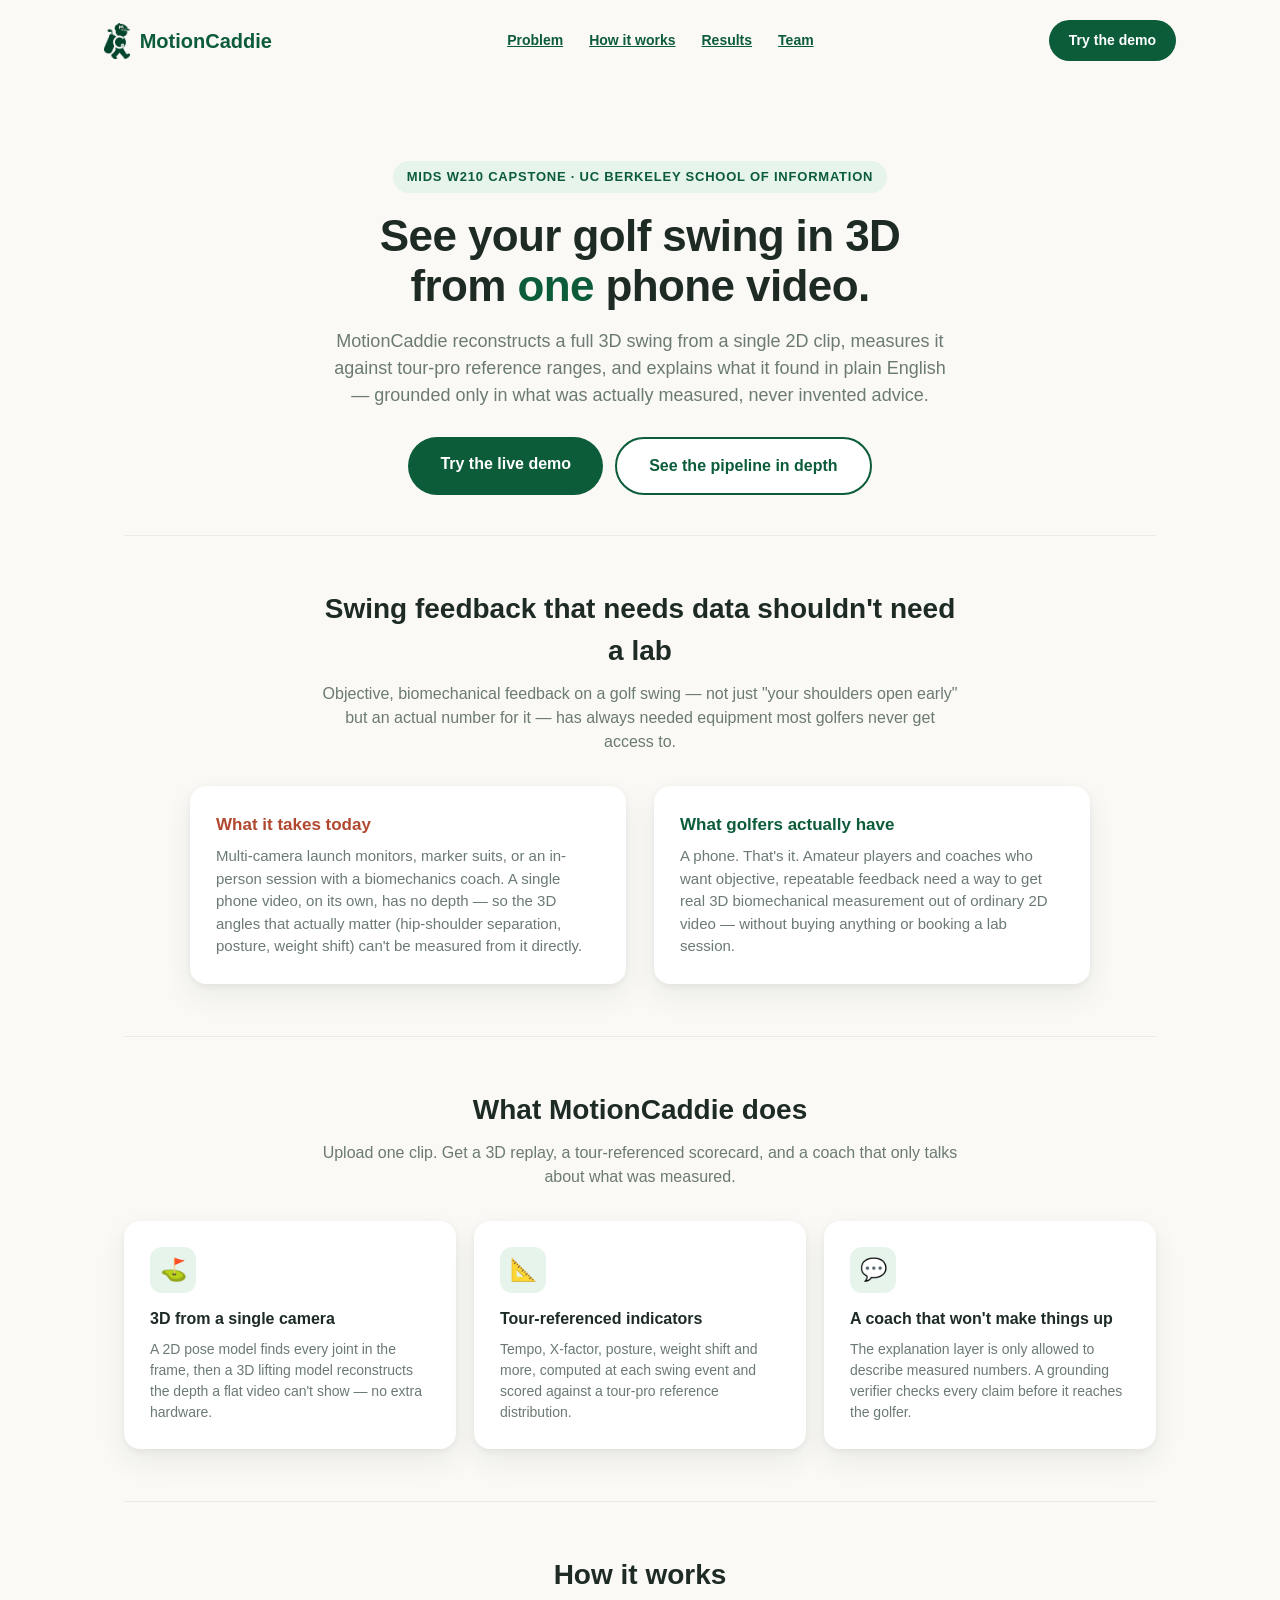
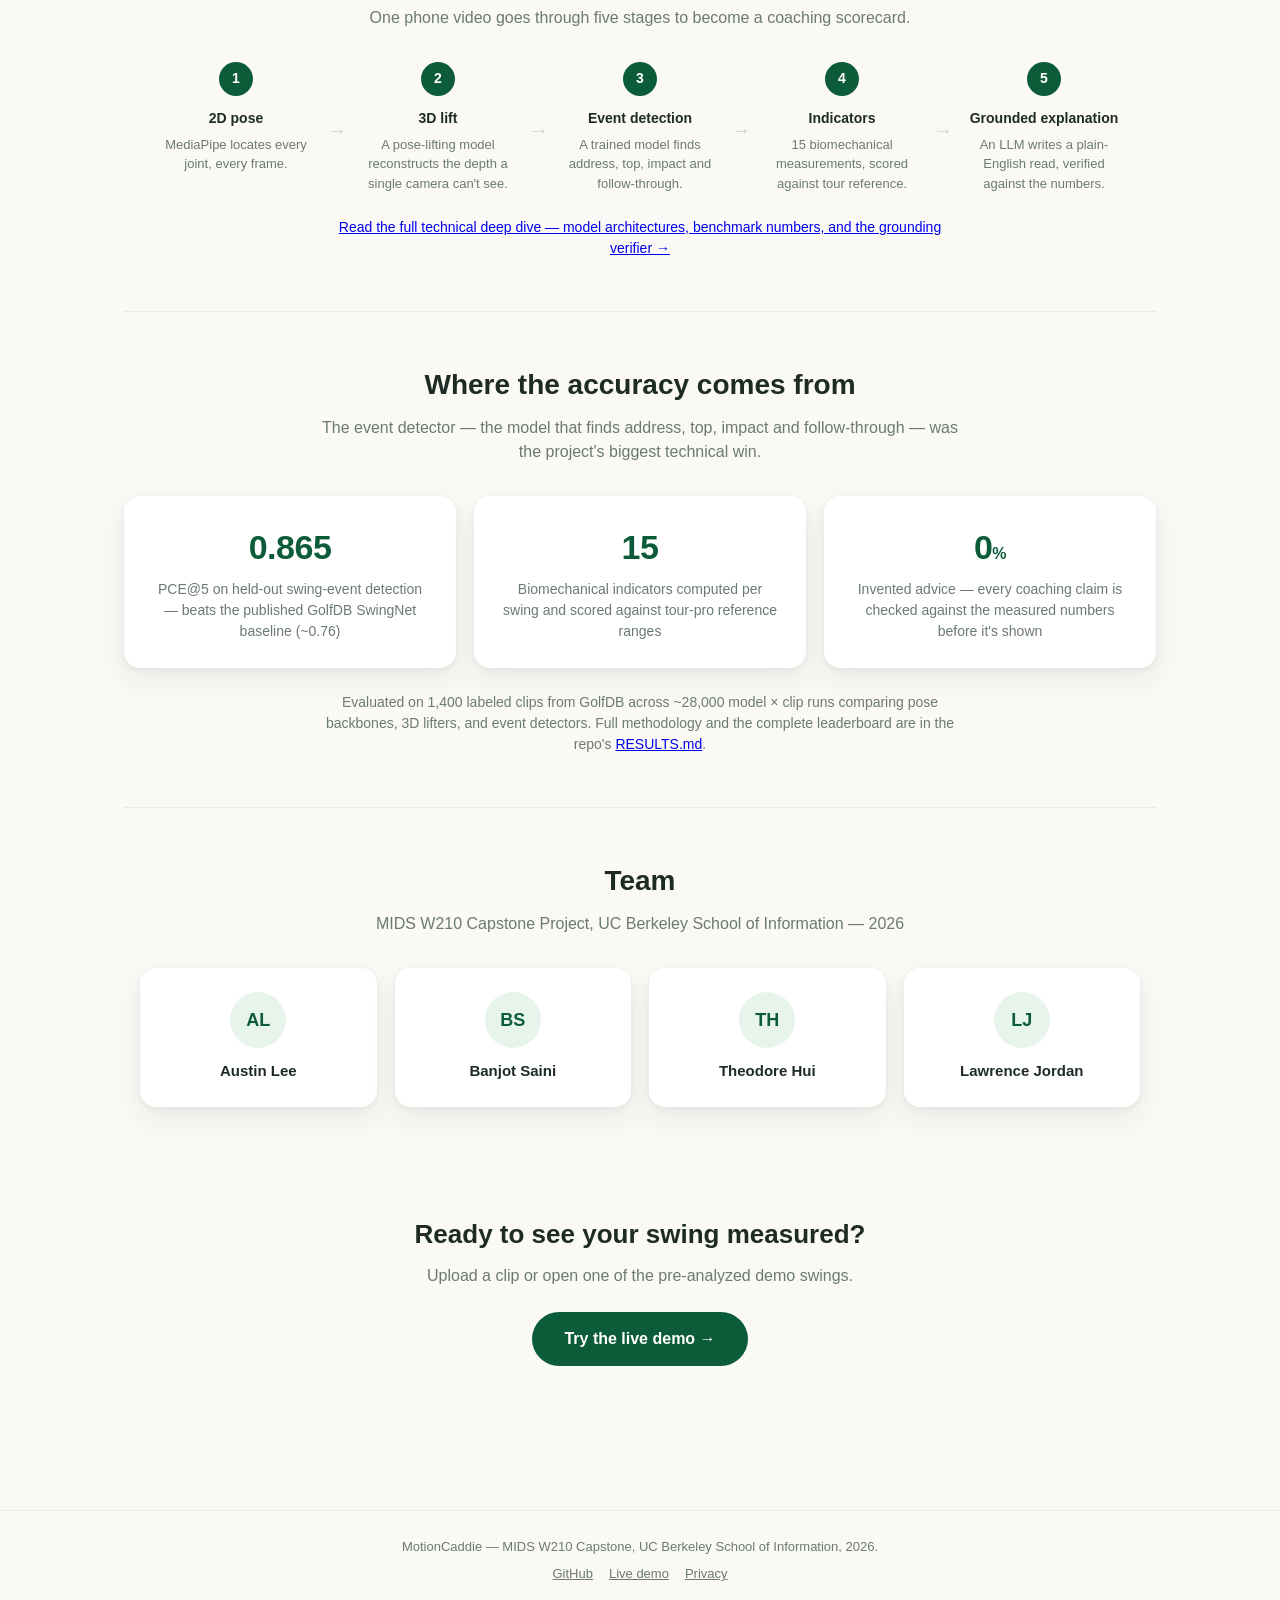
==== deploy/web/about.html @ 18d8ba95 "Add capstone landing page (about.html) and technical deep dive (tech.html) Adds the rubric-required " ====
<!DOCTYPE html>
<html lang="en">
<head>
<meta charset="utf-8">
<meta name="viewport" content="width=device-width, initial-scale=1">
<meta name="theme-color" content="#0c5c3a">
<meta name="description" content="MotionCaddie reconstructs a golfer's 3D swing from a single phone video and turns it into tour-referenced, plain-English coaching — no marker suit, no multi-camera rig.">
<title>MotionCaddie — 3D swing analysis from one phone video</title>
<link rel="stylesheet" href="styles.css">
<link rel="stylesheet" href="landing.css">
</head>
<body>

<header class="topbar">
  <a class="brand" href="about.html">
    <img class="brand-logo" src="assets/logo.png" alt="">
    <span class="brand-name">MotionCaddie</span>
  </a>
  <nav class="progress-nav" aria-label="Page">
    <a class="btn-text" href="#problem">Problem</a>
    <a class="btn-text" href="#how-it-works">How it works</a>
    <a class="btn-text" href="#results">Results</a>
    <a class="btn-text" href="#team">Team</a>
  </nav>
  <a class="btn-primary" href="portal.html" style="padding:10px 20px;font-size:14px;">Try the demo</a>
</header>

<main class="landing-main">

  <!-- ============================== hero ============================== -->
  <section class="l-hero">
    <span class="l-eyebrow">MIDS W210 Capstone · UC Berkeley School of Information</span>
    <h1>See your golf swing in 3D<br>from <em>one</em> phone video.</h1>
    <p class="l-hero-sub">MotionCaddie reconstructs a full 3D swing from a single 2D clip, measures
    it against tour-pro reference ranges, and explains what it found in plain English — grounded
    only in what was actually measured, never invented advice.</p>
    <div class="l-hero-ctas">
      <a class="btn-primary large" href="portal.html">Try the live demo</a>
      <a class="btn-secondary large" href="tech.html">See the pipeline in depth</a>
    </div>
  </section>

  <!-- ============================== problem ============================== -->
  <section class="l-section" id="problem">
    <div class="l-section-head">
      <h2>Swing feedback that needs data shouldn't need a lab</h2>
      <p>Objective, biomechanical feedback on a golf swing — not just "your shoulders open early" but
      an actual number for it — has always needed equipment most golfers never get access to.</p>
    </div>
    <div class="l-problem-grid">
      <div class="card bad">
        <h3>What it takes today</h3>
        <p>Multi-camera launch monitors, marker suits, or an in-person session with a biomechanics
        coach. A single phone video, on its own, has no depth — so the 3D angles that actually
        matter (hip-shoulder separation, posture, weight shift) can't be measured from it directly.</p>
      </div>
      <div class="card good">
        <h3>What golfers actually have</h3>
        <p>A phone. That's it. Amateur players and coaches who want objective, repeatable feedback
        need a way to get real 3D biomechanical measurement out of ordinary 2D video — without
        buying anything or booking a lab session.</p>
      </div>
    </div>
  </section>

  <!-- ============================== solution / features ============================== -->
  <section class="l-section" id="solution">
    <div class="l-section-head">
      <h2>What MotionCaddie does</h2>
      <p>Upload one clip. Get a 3D replay, a tour-referenced scorecard, and a coach that only talks
      about what was measured.</p>
    </div>
    <div class="l-features">
      <div class="card l-feature">
        <div class="l-feature-icon" aria-hidden="true">⛳</div>
        <h3>3D from a single camera</h3>
        <p>A 2D pose model finds every joint in the frame, then a 3D lifting model reconstructs the
        depth a flat video can't show — no extra hardware.</p>
      </div>
      <div class="card l-feature">
        <div class="l-feature-icon" aria-hidden="true">📐</div>
        <h3>Tour-referenced indicators</h3>
        <p>Tempo, X-factor, posture, weight shift and more, computed at each swing event and scored
        against a tour-pro reference distribution.</p>
      </div>
      <div class="card l-feature">
        <div class="l-feature-icon" aria-hidden="true">💬</div>
        <h3>A coach that won't make things up</h3>
        <p>The explanation layer is only allowed to describe measured numbers. A grounding verifier
        checks every claim before it reaches the golfer.</p>
      </div>
    </div>
  </section>

  <!-- ============================== how it works ============================== -->
  <section class="l-section" id="how-it-works">
    <div class="l-section-head">
      <h2>How it works</h2>
      <p>One phone video goes through five stages to become a coaching scorecard.</p>
    </div>
    <div class="l-pipeline">
      <div class="l-step">
        <div class="l-step-num">1</div>
        <h4>2D pose</h4>
        <p>MediaPipe locates every joint, every frame.</p>
      </div>
      <span class="l-step-arrow" aria-hidden="true">→</span>
      <div class="l-step">
        <div class="l-step-num">2</div>
        <h4>3D lift</h4>
        <p>A pose-lifting model reconstructs the depth a single camera can't see.</p>
      </div>
      <span class="l-step-arrow" aria-hidden="true">→</span>
      <div class="l-step">
        <div class="l-step-num">3</div>
        <h4>Event detection</h4>
        <p>A trained model finds address, top, impact and follow-through.</p>
      </div>
      <span class="l-step-arrow" aria-hidden="true">→</span>
      <div class="l-step">
        <div class="l-step-num">4</div>
        <h4>Indicators</h4>
        <p>15 biomechanical measurements, scored against tour reference.</p>
      </div>
      <span class="l-step-arrow" aria-hidden="true">→</span>
      <div class="l-step">
        <div class="l-step-num">5</div>
        <h4>Grounded explanation</h4>
        <p>An LLM writes a plain-English read, verified against the numbers.</p>
      </div>
    </div>
    <p class="l-note"><a href="tech.html">Read the full technical deep dive — model architectures, benchmark numbers, and the grounding verifier →</a></p>
  </section>

  <!-- ============================== results ============================== -->
  <section class="l-section" id="results">
    <div class="l-section-head">
      <h2>Where the accuracy comes from</h2>
      <p>The event detector — the model that finds address, top, impact and follow-through — was
      the project's biggest technical win.</p>
    </div>
    <div class="l-stats">
      <div class="card l-stat">
        <div class="num">0.865</div>
        <div class="label">PCE@5 on held-out swing-event detection — beats the published GolfDB SwingNet baseline (~0.76)</div>
      </div>
      <div class="card l-stat">
        <div class="num">15</div>
        <div class="label">Biomechanical indicators computed per swing and scored against tour-pro reference ranges</div>
      </div>
      <div class="card l-stat">
        <div class="num">0<small>%</small></div>
        <div class="label">Invented advice — every coaching claim is checked against the measured numbers before it's shown</div>
      </div>
    </div>
    <p class="l-note">Evaluated on 1,400 labeled clips from GolfDB across ~28,000 model × clip runs
    comparing pose backbones, 3D lifters, and event detectors. Full methodology and the complete
    leaderboard are in the repo's <a href="https://github.com/tio-tio/SinglePOVGolfSwingReconstructionUsingSimulatedBiomechanicalAI/blob/main/RESULTS.md" target="_blank" rel="noopener">RESULTS.md</a>.</p>
  </section>

  <!-- ============================== team ============================== -->
  <section class="l-section" id="team">
    <div class="l-section-head">
      <h2>Team</h2>
      <p>MIDS W210 Capstone Project, UC Berkeley School of Information — 2026</p>
    </div>
    <div class="l-team">
      <div class="card l-person">
        <div class="l-avatar" aria-hidden="true">AL</div>
        <h3>Austin Lee</h3>
      </div>
      <div class="card l-person">
        <div class="l-avatar" aria-hidden="true">BS</div>
        <h3>Banjot Saini</h3>
      </div>
      <div class="card l-person">
        <div class="l-avatar" aria-hidden="true">TH</div>
        <h3>Theodore Hui</h3>
      </div>
      <div class="card l-person">
        <div class="l-avatar" aria-hidden="true">LJ</div>
        <h3>Lawrence Jordan</h3>
      </div>
    </div>
  </section>

  <!-- ============================== final CTA ============================== -->
  <section class="l-cta">
    <h2>Ready to see your swing measured?</h2>
    <p>Upload a clip or open one of the pre-analyzed demo swings.</p>
    <a class="btn-primary large" href="portal.html">Try the live demo →</a>
  </section>

</main>

<footer class="l-footer">
  <div>MotionCaddie — MIDS W210 Capstone, UC Berkeley School of Information, 2026.</div>
  <div class="l-footer-links">
    <a href="https://github.com/tio-tio/SinglePOVGolfSwingReconstructionUsingSimulatedBiomechanicalAI" target="_blank" rel="noopener">GitHub</a>
    <a href="portal.html">Live demo</a>
    <a href="privacy.html">Privacy</a>
  </div>
</footer>

</body>
</html>
---- deploy/web/styles.css ----
/* MotionCaddie demo — design tokens from the team design spec */
:root {
  --bg: #faf9f5;
  --ink: #1d2b24;
  --muted: #6b7a72;
  --green: #0C5C3A;          /* primary forest green */
  --green-soft: #e6f4ec;
  --accent: #7FE3AC;         /* accent green */
  --amber: #E8B23E;          /* "watch" */
  --amber-soft: #fdf3dd;
  --purple: #6d4ad0;         /* coach chat accent (Anthropic editorial) */
  --purple-soft: #f2ecfc;
  --gray: #9AA3AE;           /* "low confidence" */
  --gray-soft: #f0f1f3;
  --card: #ffffff;
  --radius: 16px;
  --shadow: 0 2px 6px rgba(29, 43, 36, .06), 0 12px 28px rgba(29, 43, 36, .07);
}

* { box-sizing: border-box; }

body {
  margin: 0;
  background: var(--bg);
  color: var(--ink);
  font-family: -apple-system, BlinkMacSystemFont, "Segoe UI", Roboto, sans-serif;
  line-height: 1.5;
  -webkit-font-smoothing: antialiased;
}

main { max-width: 1120px; margin: 0 auto; padding: 24px 24px 80px; }

.card { background: var(--card); border-radius: var(--radius); box-shadow: var(--shadow); }
.muted { color: var(--muted); }
.small { font-size: 13px; }

/* ------------------------------- top bar ------------------------------- */
.topbar {
  display: flex; align-items: center; justify-content: space-between;
  max-width: 1120px; margin: 0 auto; padding: 20px 24px;
}
.brand { display: flex; align-items: center; gap: 10px; font-weight: 700; font-size: 20px; color: var(--green); }
/* the brand doubles as a "back to home" link */
a.brand { text-decoration: none; }
a.brand:hover .brand-name { text-decoration: underline; }
.brand-logo { height: 36px; width: auto; display: block; }

.progress-nav { display: flex; align-items: center; gap: 10px; font-size: 14px; color: var(--muted); }
.pstep { display: flex; align-items: center; gap: 7px; padding: 6px 12px; border-radius: 999px; transition: all .25s; }
.pnum {
  display: inline-flex; align-items: center; justify-content: center;
  width: 22px; height: 22px; border-radius: 50%;
  background: var(--gray-soft); color: var(--muted); font-size: 12px; font-weight: 700;
}
.pstep.active { background: var(--green-soft); color: var(--green); font-weight: 600; }
.pstep.active .pnum { background: var(--green); color: #fff; }
.pstep.done .pnum { background: var(--accent); color: var(--green); }
.psep { width: 26px; height: 2px; background: #e3e5e0; border-radius: 2px; }

/* ------------------------------- 1 · pick ------------------------------ */
.hero { text-align: center; padding: 36px 0 28px; }
.hero h1 { font-size: 40px; margin: 0 0 12px; letter-spacing: -0.5px; color: var(--green); }
.hero-sub { max-width: 560px; margin: 0 auto; color: var(--muted); font-size: 17px; }

.sample-panel { padding: 28px; max-width: 760px; margin: 0 auto; text-align: center; }
.sample-head h2 { margin: 0 0 4px; font-size: 22px; }
.sample-head p { margin: 0 0 20px; }

.clip-gallery { display: grid; grid-template-columns: repeat(auto-fit, minmax(240px, 340px));
  justify-content: center; gap: 14px; margin-bottom: 22px; }
.clip-card {
  border: 2px solid #edeeea; border-radius: 12px; padding: 10px; cursor: pointer;
  background: #fff; text-align: left; transition: border-color .15s, transform .15s;
  font: inherit; color: inherit;
}
.clip-card:hover { transform: translateY(-2px); }
.clip-card.selected { border-color: var(--green); background: var(--green-soft); }
.clip-card video { width: 100%; border-radius: 8px; display: block; background: #000; pointer-events: none; }
.clip-card .clip-title { font-weight: 600; margin: 8px 0 2px; font-size: 14px; }
.clip-card .clip-meta { font-size: 12px; color: var(--muted); }

.btn-primary {
  background: var(--green); color: #fff; border: none; border-radius: 999px;
  padding: 14px 34px; font-size: 16px; font-weight: 600; cursor: pointer;
  transition: filter .15s, transform .15s;
}
.btn-primary:hover { filter: brightness(1.12); transform: translateY(-1px); }
.btn-secondary {
  background: #fff; color: var(--green); border: 2px solid var(--green); border-radius: 999px;
  padding: 10px 24px; font-size: 15px; font-weight: 600; cursor: pointer;
}
.btn-ghost { background: var(--gray-soft); border: none; border-radius: 8px; padding: 6px 10px; cursor: pointer; font-size: 15px; }

/* ----------------------------- 2 · analyze ----------------------------- */
.analyze-panel { max-width: 560px; margin: 48px auto; padding: 32px 36px; }
.analyze-panel h2 { margin: 0 0 20px; color: var(--green); }
.analyze-steps { list-style: none; margin: 0; padding: 0; display: flex; flex-direction: column; gap: 14px; }
.analyze-steps li { display: flex; align-items: flex-start; gap: 12px; opacity: .35; transition: opacity .3s; }
.analyze-steps li.doing, .analyze-steps li.done { opacity: 1; }
.analyze-steps strong { display: block; font-size: 15px; }
.analyze-steps span:not(.check) { font-size: 13px; color: var(--muted); }
.check {
  flex: 0 0 auto; width: 22px; height: 22px; margin-top: 2px; border-radius: 50%;
  border: 2px solid #dfe1dc; position: relative; transition: all .25s;
}
li.doing .check { border-color: var(--amber); }
li.done .check { border-color: var(--green); background: var(--green); }
li.done .check::after {
  content: "✓"; position: absolute; inset: 0; display: flex;
  align-items: center; justify-content: center; color: #fff; font-size: 13px; font-weight: 700;
}

/* ----------------------------- 3 · results ----------------------------- */
.results-head {
  display: flex; align-items: flex-end; justify-content: space-between;
  gap: 20px; flex-wrap: wrap; margin: 8px 0 20px;
}
.results-clip-label { margin: 0; font-size: 13px; color: var(--muted); text-transform: uppercase; letter-spacing: .06em; }
.results-head h2 { margin: 4px 0 0; font-size: 28px; color: var(--green); max-width: 640px; letter-spacing: -0.3px; }

.view-toggle { display: flex; background: #edeeea; border-radius: 999px; padding: 4px; }
.tab {
  border: none; background: transparent; padding: 8px 20px; border-radius: 999px;
  font-size: 14px; font-weight: 600; color: var(--muted); cursor: pointer;
}
.tab.active { background: #fff; color: var(--green); box-shadow: 0 1px 4px rgba(0,0,0,.10); }

.results-grid { display: grid; grid-template-columns: 1fr 400px; gap: 20px; align-items: start; }
.results-main { min-width: 0; }
.view-panel { padding: 24px; }

/* plain-english sections */
.eval-section { padding: 16px 0; border-bottom: 1px solid #f0f1ed; }
.eval-section:first-child { padding-top: 0; }
.eval-section:last-child { border-bottom: none; padding-bottom: 0; }
.eval-tagrow { display: flex; align-items: center; gap: 10px; margin-bottom: 6px; }
.eval-tag {
  font-size: 11px; font-weight: 700; text-transform: uppercase; letter-spacing: .07em;
  padding: 3px 10px; border-radius: 999px;
}
.eval-tag.good { background: var(--green-soft); color: var(--green); }
.eval-tag.watch { background: var(--amber-soft); color: #9a7016; }
.eval-tag.low { background: var(--gray-soft); color: #5d6772; }
.eval-section h3 { margin: 0; font-size: 17px; }
.eval-section p { margin: 6px 0 10px; color: #3c4a43; }
.chips { display: flex; flex-wrap: wrap; gap: 6px; }
.chip {
  font-size: 12px; padding: 3px 10px; border-radius: 999px;
  background: var(--bg); border: 1px solid #e7e8e3; color: var(--muted);
}
.chip b { color: var(--ink); font-weight: 600; }

/* numbers view */
.numbers-legend { display: flex; gap: 18px; font-size: 13px; color: var(--muted); margin-bottom: 14px; }
.dot { display: inline-block; width: 9px; height: 9px; border-radius: 50%; margin-right: 5px; }
.dot-in { background: var(--green); }
.dot-watch { background: var(--amber); }
.dot-low { background: var(--gray); }

.metric-row { display: grid; grid-template-columns: 190px 1fr 130px; gap: 14px; align-items: center; padding: 12px 0; border-bottom: 1px solid #f0f1ed; }
.metric-row:last-child { border-bottom: none; }
.metric-name { display: flex; align-items: baseline; gap: 8px; min-width: 0; }
.metric-name strong { font-size: 14px; }
.metric-blurb { grid-column: 1 / -1; margin: -8px 0 0; font-size: 12.5px; color: var(--muted); }
.metric-vals { text-align: right; font-size: 13px; white-space: nowrap; }
.metric-vals .you-val { font-weight: 700; font-size: 15px; }
.metric-vals .tour-val { color: var(--muted); }

.axis { position: relative; height: 26px; }
.axis-track { position: absolute; top: 11px; left: 0; right: 0; height: 4px; border-radius: 2px; background: #edeeea; }
.axis-band { position: absolute; top: 8px; height: 10px; border-radius: 5px; background: var(--accent); opacity: .5; }
.axis-you {
  position: absolute; top: 4px; width: 12px; height: 12px; margin-left: -6px; border-radius: 50%;
  border: 2.5px solid #fff; box-shadow: 0 1px 4px rgba(0,0,0,.25); background: var(--green);
}
.axis-you.watch { background: var(--amber); }
.axis-you.low { background: var(--gray); }
.axis-tour { position: absolute; top: 7px; width: 2px; height: 12px; margin-left: -1px; background: rgba(12,92,58,.45); border-radius: 1px; }

/* media column */
.results-media { display: flex; flex-direction: column; gap: 16px; }
.media-card { padding: 16px; }
.media-card h3 { margin: 0 0 10px; font-size: 15px; }
.media-card video, #replay-canvas { width: 100%; border-radius: 10px; display: block; background: #10231a; }
.replay-controls { display: flex; align-items: center; gap: 10px; margin-top: 10px; }
.replay-controls input[type=range] { flex: 1; accent-color: var(--green); }

.results-footer { display: flex; align-items: center; justify-content: space-between; gap: 16px; flex-wrap: wrap; margin-top: 26px; }
.results-footer p { max-width: 560px; text-align: right; }

/* ============================ coach chat ============================= */
.chat-ctx { display: flex; align-items: center; gap: 12px; flex-wrap: wrap;
  padding-bottom: 14px; margin-bottom: 14px; border-bottom: 1px solid #ececec; font-size: 13px; }
.chat-active { font-weight: 600; color: var(--ink); }
.chat-compare { color: var(--muted); display: flex; align-items: center; gap: 6px; }
.chat-compare select { font: inherit; padding: 3px 6px; border: 1px solid #dcdcd6; border-radius: 8px; background: #fff; }
.chat-mode { margin-left: auto; color: var(--purple); background: var(--purple-soft);
  padding: 3px 10px; border-radius: 20px; font-size: 11px; font-weight: 600; }
.chat-stream { min-height: 240px; max-height: 460px; overflow-y: auto; display: flex;
  flex-direction: column; gap: 12px; padding: 4px 2px; }
.chat-turn { display: flex; flex-direction: column; gap: 3px; }
.chat-turn .who { font-size: 11px; font-weight: 700; letter-spacing: .03em;
  text-transform: uppercase; color: var(--muted); }
.msg { padding: 11px 14px; border-radius: 14px; line-height: 1.5; white-space: pre-wrap;
  max-width: 85%; font-size: 14.5px; }
.msg.user { align-self: flex-end; background: var(--green); color: #fff; border-bottom-right-radius: 5px; }
.msg.bot { align-self: flex-start; background: var(--green-soft); color: var(--ink); border-bottom-left-radius: 5px; }
.msg.bot.refuse { background: #f4f2ee; color: #5c5850; }
.msg .grade { display: inline-block; margin-top: 7px; font-size: 11px; color: var(--green); font-weight: 600; }
.msg .grade.warn { color: #b3781a; }
.trace { align-self: flex-start; max-width: 90%; font-size: 12px; color: var(--muted); }
.trace summary { cursor: pointer; color: var(--purple); }
.trace-body { margin-top: 6px; display: flex; flex-direction: column; gap: 4px; }
.trace .tc { font-family: ui-monospace, Menlo, Consolas, monospace; font-size: 11.5px;
  background: var(--purple-soft); border-radius: 8px; padding: 5px 8px; overflow-x: auto; }
.trace .call { color: var(--purple); font-weight: 700; }
.trace .arg { color: #7a6a3a; }
.trace .res { color: #5b6b61; }
.typing { align-self: flex-start; color: var(--muted); font-size: 13px; padding: 4px 2px; }
.typing .dot { display: inline-block; width: 5px; height: 5px; margin-left: 2px; border-radius: 50%;
  background: var(--muted); animation: blink 1.2s infinite both; }
.typing .dot:nth-child(2) { animation-delay: .2s; }
.typing .dot:nth-child(3) { animation-delay: .4s; }
@keyframes blink { 0%, 80%, 100% { opacity: .2; } 40% { opacity: 1; } }
.chat-suggest { display: flex; flex-wrap: wrap; gap: 8px; margin: 14px 0 10px; }
.chip-btn { font: inherit; font-size: 13px; color: var(--green); background: #fff;
  border: 1px solid #d7e4db; border-radius: 20px; padding: 6px 12px; cursor: pointer; }
.chip-btn:hover { background: var(--green-soft); }
.voice-toggle { font: inherit; font-size: 11px; font-weight: 600; cursor: pointer;
  color: var(--muted); background: #f0f1f3; border: 1px solid transparent;
  padding: 3px 10px; border-radius: 20px; }
.voice-toggle:hover { border-color: #dcdcd6; }
.voice-pick { font: inherit; font-size: 11px; color: var(--muted); max-width: 150px;
  padding: 3px 6px; border: 1px solid #dcdcd6; border-radius: 8px; background: #fff; }
.voice-toggle[aria-pressed="true"] { color: var(--green); background: var(--green-soft); }
.chat-input { display: flex; gap: 10px; }
.chat-input input { flex: 1; font: inherit; padding: 11px 14px; border: 1px solid #dcdcd6;
  border-radius: 12px; background: #fff; }
.btn-mic { flex: 0 0 auto; width: 44px; display: flex; align-items: center; justify-content: center;
  color: var(--muted); background: #fff; border: 1px solid #dcdcd6; border-radius: 12px; cursor: pointer; }
.btn-mic:hover { color: var(--green); border-color: var(--green); }
.btn-mic.rec { color: #c0392b; border-color: #c0392b; background: #fdecea;
  animation: micpulse 1.2s ease-in-out infinite; }
@keyframes micpulse {
  0%, 100% { box-shadow: 0 0 0 0 rgba(192, 57, 43, .28); }
  50% { box-shadow: 0 0 0 7px rgba(192, 57, 43, .10); }
}
.chat-input input:focus { outline: none; border-color: var(--green); }
.chat-foot { margin-top: 12px; }
.chat-foot code { background: #f0f1f3; padding: 1px 5px; border-radius: 5px; font-size: 12px; }

.msg .grade::before { content: ""; display: inline-block; width: 7px; height: 7px;
  border-radius: 50%; background: currentColor; margin-right: 6px; vertical-align: middle; }

/* ========================= 3D Swing View (Blender render) ===================== */
.render-phases { display: grid; grid-template-columns: repeat(3, 1fr); gap: 12px; }
.render-video { grid-column: 1 / -1; width: 100%; border-radius: 10px; display: block; background: #2b2f36; }
.render-phase { margin: 0; }
.render-phase img { width: 100%; border-radius: 10px; display: block; background: #2b2f36; }
.render-phase figcaption { margin-top: 6px; font-size: 12px; font-weight: 600; color: var(--muted);
  text-align: center; text-transform: uppercase; letter-spacing: .04em; }
.render-caption { margin: 16px 0 0; line-height: 1.5; }
@media (max-width: 620px) { .render-phases { grid-template-columns: 1fr; } }

/* ============================ topbar account ========================== */
.topbar { flex-wrap: wrap; gap: 12px; }
.account-area { display: flex; align-items: center; gap: 10px; }
.acct-name { font-weight: 600; font-size: 14px; color: var(--ink); }
.btn-text { background: none; border: none; color: var(--green); font: inherit; font-weight: 600;
  font-size: 14px; cursor: pointer; padding: 6px 8px; border-radius: 8px; }
.btn-text:hover { background: var(--green-soft); }
.btn-sm { padding: 8px 16px; font-size: 14px; }

/* ============================ landing / upload ======================== */
.hero { padding: 44px 0 26px; }
.hero-actions { margin-top: 22px; }
.btn-lg { padding: 16px 40px; font-size: 17px; }
.upload-hint { margin: 14px auto 0; max-width: 480px; }
.upload-status { max-width: 460px; margin: 18px auto 0; padding: 14px 16px; text-align: left;
  background: var(--card); border: 1px solid #e7e8e3; border-radius: 12px; box-shadow: var(--shadow);
  display: flex; align-items: center; justify-content: space-between; gap: 14px; flex-wrap: wrap; }
.upload-status[hidden] { display: none; }   /* display:flex would otherwise beat the hidden attr */
.upload-file { display: flex; align-items: center; gap: 10px; min-width: 0; }
.upload-file-name { font-weight: 600; font-size: 14px; overflow: hidden; text-overflow: ellipsis;
  white-space: nowrap; max-width: 220px; }
.upload-badge { font-size: 11px; font-weight: 700; letter-spacing: .03em; text-transform: uppercase;
  color: #9a7016; background: var(--amber-soft); padding: 3px 9px; border-radius: 999px; white-space: nowrap; }
.upload-status .btn-primary { padding: 10px 22px; font-size: 14px; }

.section-head { max-width: 1120px; margin: 8px 0 16px; }
.section-head h2 { margin: 0 0 2px; font-size: 22px; }
.section-head p { margin: 0; }
.demo-section { margin-top: 30px; }
.clip-gallery { margin-bottom: 0; }
.clip-cta { margin-top: 8px; font-size: 13px; font-weight: 600; color: var(--green); }

/* ============================== dashboard ============================= */
.dashboard { margin: 26px 0 6px; padding: 22px 24px; }
.dash-eyebrow { margin: 0; font-size: 13px; color: var(--muted); }
.dash-title { margin: 2px 0 14px; font-size: 20px; }
.dash-swings { display: flex; flex-direction: column; gap: 8px; }
.dash-swing { display: flex; align-items: center; justify-content: space-between; gap: 12px;
  padding: 10px 14px; border: 1px solid #eceee9; border-radius: 10px; }
.dash-swing-name { font-weight: 600; font-size: 14px; overflow: hidden; text-overflow: ellipsis;
  white-space: nowrap; }

/* ========================= prototype banner ========================== */
.banner { margin: 4px 0 18px; padding: 12px 16px; border-radius: 12px; font-size: 14px;
  background: var(--amber-soft); border: 1px solid #efd9ae; color: #7a5a12; }
.banner strong { color: #6b4e0f; }

/* ============================ button icon ============================= */
.btn-secondary { display: inline-flex; align-items: center; gap: 7px; }
.btn-ico { width: 16px; height: 16px; }
#replay-play svg { width: 15px; height: 15px; display: block; }
#replay-play { display: inline-flex; align-items: center; justify-content: center; }

/* ============================== modals =============================== */
body.modal-open { overflow: hidden; }
.modal-backdrop { position: fixed; inset: 0; background: rgba(20, 30, 25, .45);
  display: flex; align-items: center; justify-content: center; padding: 20px; z-index: 50; }
.modal-backdrop[hidden] { display: none; }   /* class display must not beat [hidden] */
.modal { width: 100%; max-width: 440px; padding: 24px 26px 26px; max-height: 92vh; overflow-y: auto; }
.modal-head { display: flex; align-items: center; justify-content: space-between; margin-bottom: 4px; }
.modal-head h2 { margin: 0; font-size: 22px; color: var(--green); }
.modal-x { background: none; border: none; font-size: 24px; line-height: 1; color: var(--muted);
  cursor: pointer; padding: 2px 6px; border-radius: 8px; }
.modal-x:hover { background: var(--gray-soft); color: var(--ink); }
.modal-micro { margin: 0 0 16px; font-size: 12px; font-weight: 600; color: var(--purple);
  background: var(--purple-soft); padding: 5px 10px; border-radius: 8px; display: inline-block; }
.field { display: block; margin-bottom: 14px; }
.field > span { display: block; font-size: 13px; font-weight: 600; margin-bottom: 5px; }
.field em { color: var(--muted); font-weight: 400; font-style: normal; }
.field input { width: 100%; font: inherit; padding: 11px 13px; border: 1px solid #dcdcd6;
  border-radius: 10px; background: #fff; }
.field input:focus { outline: none; border-color: var(--green); box-shadow: 0 0 0 3px var(--green-soft); }
.consent { margin: 6px 0 18px; padding: 14px; background: var(--bg); border: 1px solid #ececec; border-radius: 12px; }
.consent-row { display: flex; gap: 10px; align-items: flex-start; margin-bottom: 12px; font-size: 13.5px; cursor: pointer; }
.consent-row input { margin-top: 3px; flex: 0 0 auto; width: 16px; height: 16px; accent-color: var(--green); }
.consent-note { display: block; color: var(--muted); font-style: normal; font-size: 12px; margin-top: 2px; }
.consent-summary { margin: 4px 0 0; line-height: 1.5; }
.privacy-link { color: var(--green); font-weight: 600; }
.btn-block { width: 100%; }
.btn-primary:disabled { opacity: .5; cursor: not-allowed; filter: none; transform: none; }
.switch-line { text-align: center; margin: 14px 0 0; }
.switch-line .btn-text { padding: 2px 4px; }

/* ============================ privacy doc ============================ */
.doc { max-width: 760px; }
.doc-eyebrow { font-size: 12px; font-weight: 700; letter-spacing: .04em; text-transform: uppercase;
  color: var(--purple); margin: 8px 0 0; }
.doc h1 { font-size: 32px; color: var(--green); margin: 8px 0 4px; }
.doc-updated { color: var(--muted); font-size: 13px; margin: 0 0 20px; }
.doc-intro { font-size: 16px; color: #3c4a43; }
.doc h2 { font-size: 18px; margin: 26px 0 6px; }
.doc p { color: #3c4a43; }
.doc-foot { margin-top: 32px; }

@media (max-width: 920px) {
  .results-grid { grid-template-columns: 1fr; }
  .clip-gallery { grid-template-columns: 1fr; }
  .hero h1 { font-size: 30px; }
  .msg { max-width: 92%; }
  .topbar { justify-content: center; text-align: center; }
  .progress-nav { order: 3; width: 100%; justify-content: center; }
  .brand-logo { height: 30px; }
}

/* ===================== production features (library, markers, compare) ===================== */
.results-actions { display: flex; gap: 10px; margin-top: 6px; }
.results-actions .btn-ghost.small, .btn-ghost.small {
  font-size: 12.5px; padding: 4px 12px; border: 1px solid var(--line, #d8e0d9);
  border-radius: 8px; background: transparent; cursor: pointer; color: inherit;
  text-decoration: none; display: inline-flex; align-items: center; }
.results-actions .btn-ghost.small:hover { background: rgba(127, 227, 172, .12); }

/* detected-event markers under the overlay video */
.event-markers { position: relative; height: 34px; margin-top: 8px; }
.event-markers .ev-track { position: absolute; left: 0; right: 0; top: 6px; height: 3px;
  background: rgba(127, 227, 172, .25); border-radius: 2px; }
.event-markers .ev-tick { position: absolute; top: 0; width: 12px; height: 15px; padding: 0;
  transform: translateX(-50%); background: none; border: none; cursor: pointer; z-index: 1; }
.event-markers .ev-tick::before { content: ""; display: block; width: 3px; height: 15px;
  margin: 0 auto; background: var(--green, #0c5c3a); border-radius: 2px; }
.event-markers .ev-tick:hover::before, .event-markers .ev-tick:focus-visible::before { background: #7fe3ac; }
.event-markers .ev-label { position: absolute; top: 17px; left: 50%; transform: translateX(-50%) rotate(0);
  font-size: 9px; letter-spacing: .02em; color: var(--muted, #6b7a72); white-space: nowrap;
  opacity: 0; pointer-events: none; transition: opacity .12s; }
.event-markers .ev-tick:hover .ev-label, .event-markers .ev-tick:focus-visible .ev-label,
.event-markers .ev-tick:nth-child(1) .ev-label, .event-markers .ev-tick:nth-child(4) .ev-label,
.event-markers .ev-tick:nth-child(6) .ev-label, .event-markers .ev-tick:nth-child(8) .ev-label { opacity: 1; }

/* lock-to-video toggle */
.sync-toggle { display: flex; align-items: center; gap: 6px; margin: 6px 2px 0; color: var(--muted, #6b7a72); cursor: pointer; }

/* recent-swings rail */
.recent-rail { display: flex; align-items: center; gap: 12px; margin: 18px 0 4px; overflow-x: auto; }
.recent-rail[hidden] { display: none; }   /* display:flex would otherwise beat the hidden attr */
.rail-cards { display: flex; gap: 10px; }
.rail-card { display: flex; flex-direction: column; gap: 4px; width: 120px; flex: none;
  background: none; border: 1px solid var(--line, #d8e0d9); border-radius: 10px; padding: 6px;
  cursor: pointer; font: inherit; color: inherit; text-align: left; }
.rail-card video { width: 100%; height: 64px; object-fit: cover; border-radius: 6px; pointer-events: none; }
.rail-card span { font-size: 11px; line-height: 1.25; color: var(--muted, #6b7a72); }
.rail-card:hover { border-color: var(--green, #0c5c3a); }

/* compare dot + expandable "why" on the numbers tab */
.numbers-compare { margin-left: auto; font-size: 12.5px; color: var(--muted, #6b7a72); }
.numbers-compare select { margin-left: 6px; }
.axis-cmp { position: absolute; top: 50%; width: 10px; height: 10px; border-radius: 50%;
  background: #6d4ad0; transform: translate(-50%, -50%); opacity: .85; }
.metric-label { background: none; border: none; padding: 0; font: inherit; color: inherit;
  cursor: pointer; text-align: left; }
.metric-label:hover strong { text-decoration: underline dotted; }
.metric-why { grid-column: 1 / -1; margin: 2px 0 0; font-size: 12.5px; color: var(--muted, #6b7a72);
  background: rgba(127, 227, 172, .10); border-radius: 8px; padding: 8px 10px; }

/* library badges */
.upload-badge.ok { background: #e2f5e9; color: #0c5c3a; }
.upload-badge.err { background: #f5e2e2; color: #a33131; }
.pulse { animation: mc-pulse 1.2s infinite; }
@keyframes mc-pulse { 0%,100% { opacity: .35; } 50% { opacity: 1; } }
@media (prefers-reduced-motion: reduce) { .pulse { animation: none; } }

/* ============ contour-line background (hills.js, index only) ============
   Fixed behind all content: #hills-canvas at z-index 0, content at z-index 1. */
#hills-canvas { position: fixed; inset: 0; width: 100%; height: 100%;
  display: block; z-index: 0; pointer-events: none; }
.topbar, main { position: relative; z-index: 1; }

/* muted copy that can scroll over the hills gets a page-colored backdrop
   so contrast never drops below the plain-background baseline */
.section-head p.muted, .results-footer p.muted, p.upload-hint {
  display: inline-block; background: rgba(250, 249, 245, .88);
  border-radius: 8px; padding: 2px 8px; }
---- deploy/web/landing.css ----
/* MotionCaddie — landing page only. Extends styles.css design tokens. */

.landing-main { max-width: 1080px; }

/* ------------------------------- hero ------------------------------- */
.l-hero { text-align: center; padding: 56px 0 40px; }
.l-eyebrow {
  display: inline-block; font-size: 13px; font-weight: 700; letter-spacing: .06em;
  text-transform: uppercase; color: var(--green); background: var(--green-soft);
  padding: 6px 14px; border-radius: 999px; margin-bottom: 18px;
}
.l-hero h1 { font-size: 44px; line-height: 1.15; margin: 0 0 16px; letter-spacing: -0.6px; color: var(--ink); }
.l-hero h1 em { font-style: normal; color: var(--green); }
.l-hero-sub { max-width: 620px; margin: 0 auto 28px; color: var(--muted); font-size: 18px; }
.l-hero-ctas { display: flex; gap: 12px; justify-content: center; flex-wrap: wrap; }
.btn-primary.large, .btn-secondary.large { padding: 15px 32px; font-size: 16px; }
a.btn-primary, a.btn-secondary { text-decoration: none; display: inline-block; }

/* ----------------------------- sections ------------------------------ */
.l-section { padding: 52px 0; border-top: 1px solid #e9ebe6; }
.l-section:first-of-type { border-top: none; }
.l-section-head { max-width: 640px; margin: 0 auto 32px; text-align: center; }
.l-section-head h2 { font-size: 28px; margin: 0 0 10px; color: var(--ink); }
.l-section-head p { color: var(--muted); font-size: 16px; margin: 0; }

/* problem */
.l-problem-grid { display: grid; grid-template-columns: 1fr 1fr; gap: 28px; align-items: start; max-width: 900px; margin: 0 auto; }
.l-problem-grid .card { padding: 26px; }
.l-problem-grid h3 { margin: 0 0 8px; font-size: 17px; color: var(--ink); }
.l-problem-grid p { margin: 0; color: var(--muted); font-size: 15px; }
.l-problem-grid .bad h3 { color: #b0492f; }
.l-problem-grid .good h3 { color: var(--green); }

/* feature cards */
.l-features { display: grid; grid-template-columns: repeat(3, 1fr); gap: 18px; }
.l-feature { padding: 26px; }
.l-feature-icon {
  display: inline-flex; align-items: center; justify-content: center;
  width: 46px; height: 46px; border-radius: 12px; background: var(--green-soft);
  color: var(--green); font-size: 22px; margin-bottom: 14px;
}
.l-feature h3 { margin: 0 0 8px; font-size: 16px; }
.l-feature p { margin: 0; color: var(--muted); font-size: 14px; }

/* pipeline steps */
.l-pipeline { display: flex; gap: 0; flex-wrap: wrap; justify-content: center; counter-reset: step; }
.l-step {
  flex: 1 1 160px; max-width: 190px; text-align: center; padding: 0 12px; position: relative;
}
.l-step-num {
  width: 34px; height: 34px; border-radius: 50%; background: var(--green); color: #fff;
  display: flex; align-items: center; justify-content: center; font-weight: 700; font-size: 14px;
  margin: 0 auto 12px;
}
.l-step h4 { margin: 0 0 6px; font-size: 14px; color: var(--ink); }
.l-step p { margin: 0; font-size: 13px; color: var(--muted); }
.l-step-arrow { align-self: center; color: #cfd3cb; font-size: 20px; margin: 0 -4px; padding-top: 6px; }

/* results / stats */
.l-stats { display: grid; grid-template-columns: repeat(3, 1fr); gap: 18px; }
.l-stat { padding: 26px; text-align: center; }
.l-stat .num { font-size: 34px; font-weight: 700; color: var(--green); letter-spacing: -0.5px; }
.l-stat .num small { font-size: 16px; font-weight: 600; }
.l-stat .label { margin-top: 6px; font-size: 14px; color: var(--muted); }
.l-note { max-width: 640px; margin: 24px auto 0; text-align: center; color: var(--muted); font-size: 14px; }

/* team */
.l-team { display: grid; grid-template-columns: repeat(4, 1fr); gap: 18px; max-width: 1000px; margin: 0 auto; }
.l-person { padding: 24px; text-align: center; }
.l-avatar {
  width: 56px; height: 56px; border-radius: 50%; background: var(--green-soft); color: var(--green);
  display: flex; align-items: center; justify-content: center; font-weight: 700; font-size: 18px;
  margin: 0 auto 12px;
}
.l-person h3 { margin: 0; font-size: 15px; }
.l-person p { margin: 4px 0 0; font-size: 13px; color: var(--muted); }
.l-program { text-align: center; margin: 26px auto 0; max-width: 520px; color: var(--muted); font-size: 14px; }

/* final CTA */
.l-cta { text-align: center; padding: 56px 0 64px; }
.l-cta h2 { font-size: 26px; margin: 0 0 10px; color: var(--ink); }
.l-cta p { color: var(--muted); margin: 0 0 24px; }

/* footer */
.l-footer {
  border-top: 1px solid #e9ebe6; padding: 26px 24px 40px; text-align: center;
  color: var(--muted); font-size: 13px;
}
.l-footer a { color: var(--muted); }
.l-footer .l-footer-links { margin-top: 8px; display: flex; gap: 16px; justify-content: center; flex-wrap: wrap; }

@media (max-width: 760px) {
  .l-hero h1 { font-size: 32px; }
  .l-problem-grid, .l-features, .l-stats, .l-team { grid-template-columns: 1fr; }
  .l-pipeline { flex-direction: column; align-items: center; }
  .l-step-arrow { transform: rotate(90deg); margin: 4px 0; }
}
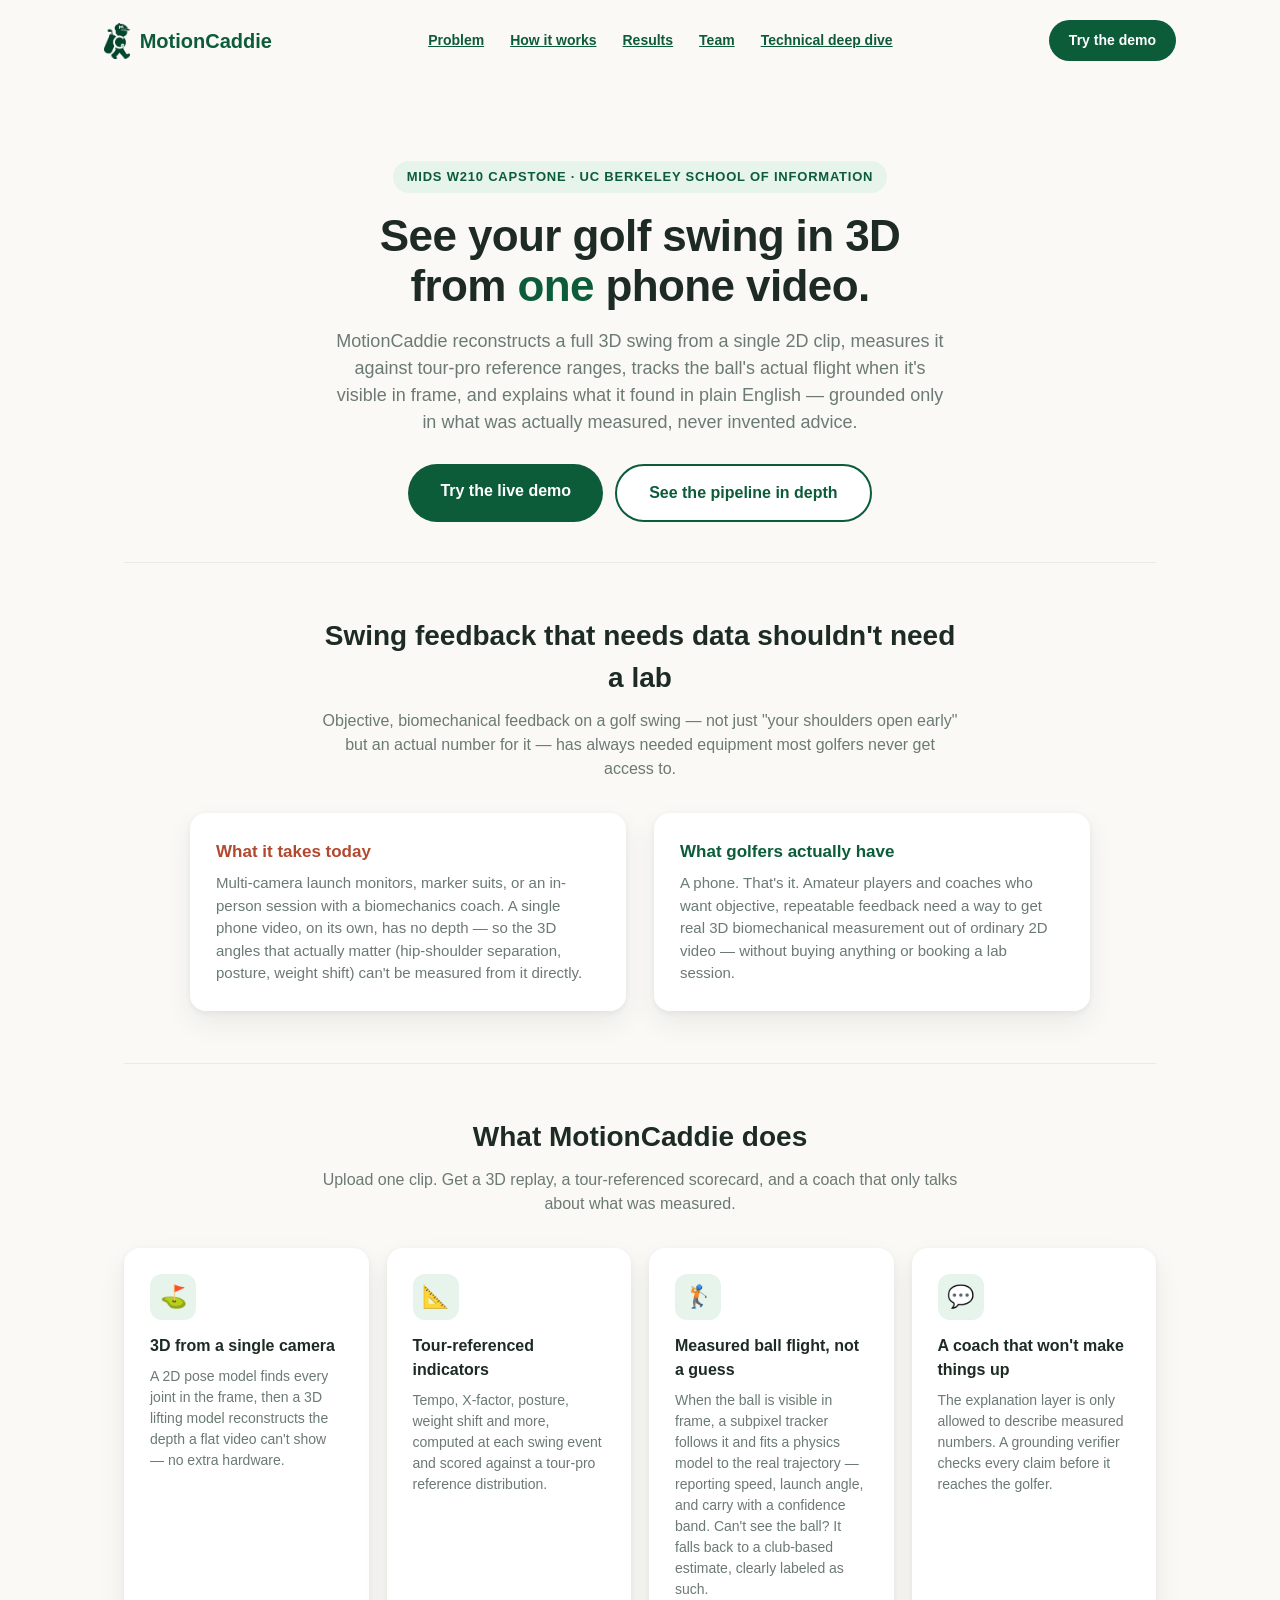
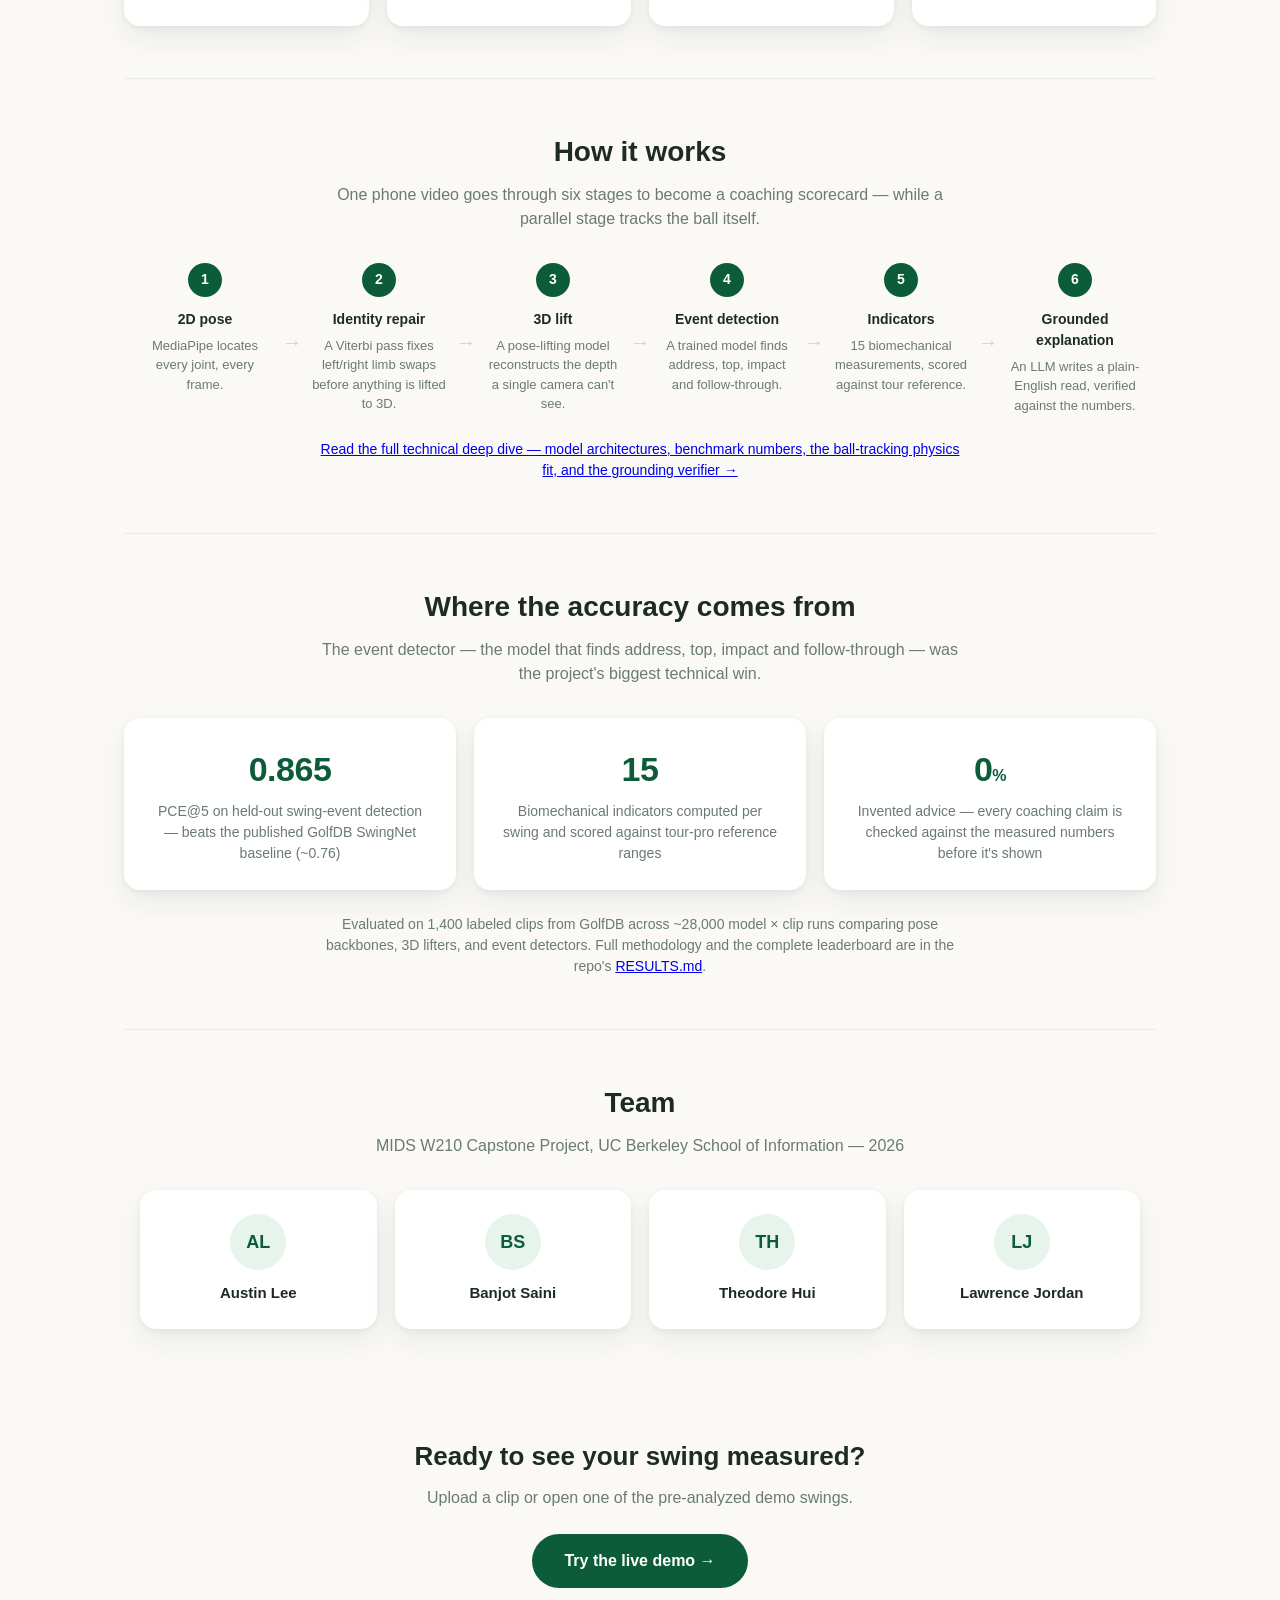
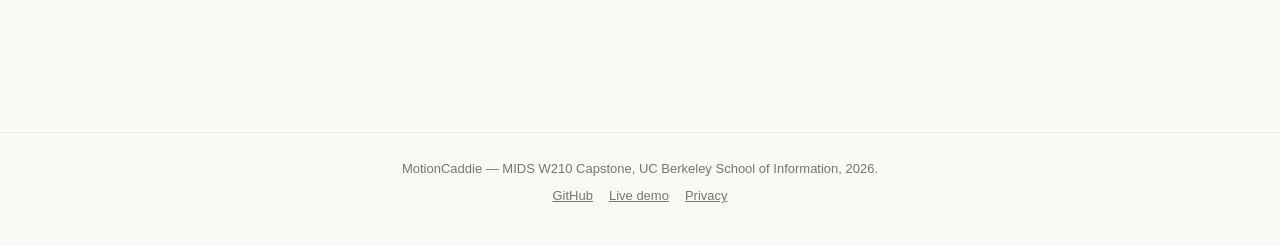
==== commit bbdb6b7f: "project site" ====
--- a/deploy/web/about.html
+++ b/deploy/web/about.html
@@ -4,7 +4,7 @@
 <meta charset="utf-8">
 <meta name="viewport" content="width=device-width, initial-scale=1">
 <meta name="theme-color" content="#0c5c3a">
-<meta name="description" content="MotionCaddie reconstructs a golfer's 3D swing from a single phone video and turns it into tour-referenced, plain-English coaching — no marker suit, no multi-camera rig.">
+<meta name="description" content="MotionCaddie reconstructs a golfer's 3D swing from a single phone video and turns it into tour-referenced, plain-English coaching and a measured ball-flight readout — no marker suit, no multi-camera rig, no launch monitor.">
 <title>MotionCaddie — 3D swing analysis from one phone video</title>
 <link rel="stylesheet" href="styles.css">
 <link rel="stylesheet" href="landing.css">
@@ -21,6 +21,7 @@
     <a class="btn-text" href="#how-it-works">How it works</a>
     <a class="btn-text" href="#results">Results</a>
     <a class="btn-text" href="#team">Team</a>
+    <a class="btn-text" href="tech.html">Technical deep dive</a>
   </nav>
   <a class="btn-primary" href="portal.html" style="padding:10px 20px;font-size:14px;">Try the demo</a>
 </header>
@@ -32,8 +33,9 @@
     <span class="l-eyebrow">MIDS W210 Capstone · UC Berkeley School of Information</span>
     <h1>See your golf swing in 3D<br>from <em>one</em> phone video.</h1>
     <p class="l-hero-sub">MotionCaddie reconstructs a full 3D swing from a single 2D clip, measures
-    it against tour-pro reference ranges, and explains what it found in plain English — grounded
-    only in what was actually measured, never invented advice.</p>
+    it against tour-pro reference ranges, tracks the ball's actual flight when it's visible in
+    frame, and explains what it found in plain English — grounded only in what was actually
+    measured, never invented advice.</p>
     <div class="l-hero-ctas">
       <a class="btn-primary large" href="portal.html">Try the live demo</a>
       <a class="btn-secondary large" href="tech.html">See the pipeline in depth</a>
@@ -84,6 +86,13 @@
         against a tour-pro reference distribution.</p>
       </div>
       <div class="card l-feature">
+        <div class="l-feature-icon" aria-hidden="true">🏌️</div>
+        <h3>Measured ball flight, not a guess</h3>
+        <p>When the ball is visible in frame, a subpixel tracker follows it and fits a physics
+        model to the real trajectory — reporting speed, launch angle, and carry with a confidence
+        band. Can't see the ball? It falls back to a club-based estimate, clearly labeled as such.</p>
+      </div>
+      <div class="card l-feature">
         <div class="l-feature-icon" aria-hidden="true">💬</div>
         <h3>A coach that won't make things up</h3>
         <p>The explanation layer is only allowed to describe measured numbers. A grounding verifier
@@ -96,7 +105,8 @@
   <section class="l-section" id="how-it-works">
     <div class="l-section-head">
       <h2>How it works</h2>
-      <p>One phone video goes through five stages to become a coaching scorecard.</p>
+      <p>One phone video goes through six stages to become a coaching scorecard — while a parallel
+      stage tracks the ball itself.</p>
     </div>
     <div class="l-pipeline">
       <div class="l-step">
@@ -107,29 +117,35 @@
       <span class="l-step-arrow" aria-hidden="true">→</span>
       <div class="l-step">
         <div class="l-step-num">2</div>
+        <h4>Identity repair</h4>
+        <p>A Viterbi pass fixes left/right limb swaps before anything is lifted to 3D.</p>
+      </div>
+      <span class="l-step-arrow" aria-hidden="true">→</span>
+      <div class="l-step">
+        <div class="l-step-num">3</div>
         <h4>3D lift</h4>
         <p>A pose-lifting model reconstructs the depth a single camera can't see.</p>
       </div>
       <span class="l-step-arrow" aria-hidden="true">→</span>
       <div class="l-step">
-        <div class="l-step-num">3</div>
+        <div class="l-step-num">4</div>
         <h4>Event detection</h4>
         <p>A trained model finds address, top, impact and follow-through.</p>
       </div>
       <span class="l-step-arrow" aria-hidden="true">→</span>
       <div class="l-step">
-        <div class="l-step-num">4</div>
+        <div class="l-step-num">5</div>
         <h4>Indicators</h4>
         <p>15 biomechanical measurements, scored against tour reference.</p>
       </div>
       <span class="l-step-arrow" aria-hidden="true">→</span>
       <div class="l-step">
-        <div class="l-step-num">5</div>
+        <div class="l-step-num">6</div>
         <h4>Grounded explanation</h4>
         <p>An LLM writes a plain-English read, verified against the numbers.</p>
       </div>
     </div>
-    <p class="l-note"><a href="tech.html">Read the full technical deep dive — model architectures, benchmark numbers, and the grounding verifier →</a></p>
+    <p class="l-note"><a href="tech.html">Read the full technical deep dive — model architectures, benchmark numbers, the ball-tracking physics fit, and the grounding verifier →</a></p>
   </section>
 
   <!-- ============================== results ============================== -->
--- a/deploy/web/styles.css
+++ b/deploy/web/styles.css
@@ -45,6 +45,8 @@
 a.brand:hover .brand-name { text-decoration: underline; }
 .brand-logo { height: 36px; width: auto; display: block; }
 
+.site-links { display: flex; align-items: center; gap: 4px; }
+
 .progress-nav { display: flex; align-items: center; gap: 10px; font-size: 14px; color: var(--muted); }
 .pstep { display: flex; align-items: center; gap: 7px; padding: 6px 12px; border-radius: 999px; transition: all .25s; }
 .pnum {
@@ -182,6 +184,11 @@
 .media-card { padding: 16px; }
 .media-card h3 { margin: 0 0 10px; font-size: 15px; }
 .media-card video, #replay-canvas { width: 100%; border-radius: 10px; display: block; background: #10231a; }
+/* Phone uploads are 9:16 once the camera rotation is baked in (see
+   Scripts/video_orientation.py). Unconstrained, width:100% renders those ~1000px
+   tall and pushes the 3D replay off the fold. Cap the height and letterbox
+   instead; the baked demo clips are square/landscape so they never hit this. */
+.media-card video { max-height: 70vh; object-fit: contain; }
 .replay-controls { display: flex; align-items: center; gap: 10px; margin-top: 10px; }
 .replay-controls input[type=range] { flex: 1; accent-color: var(--green); }
 
@@ -433,3 +440,11 @@
 .section-head p.muted, .results-footer p.muted, p.upload-hint {
   display: inline-block; background: rgba(250, 249, 245, .88);
   border-radius: 8px; padding: 2px 8px; }
+
+/* ---- chat markdown (vendored marked; bot messages only) ---- */
+.msg.bot p { margin: 0 0 8px; }
+.msg.bot p:last-child { margin-bottom: 0; }
+.msg.bot ul, .msg.bot ol { margin: 4px 0 8px; padding-left: 20px; }
+.msg.bot li { margin: 2px 0; }
+.msg.bot code { background: rgba(0,0,0,.07); padding: 0 4px; border-radius: 4px; font-size: .9em; }
+.msg.bot h1, .msg.bot h2, .msg.bot h3, .msg.bot h4 { font-size: 1em; margin: 8px 0 4px; }
--- a/deploy/web/landing.css
+++ b/deploy/web/landing.css
@@ -32,7 +32,7 @@
 .l-problem-grid .good h3 { color: var(--green); }
 
 /* feature cards */
-.l-features { display: grid; grid-template-columns: repeat(3, 1fr); gap: 18px; }
+.l-features { display: grid; grid-template-columns: repeat(auto-fit, minmax(230px, 1fr)); gap: 18px; }
 .l-feature { padding: 26px; }
 .l-feature-icon {
   display: inline-flex; align-items: center; justify-content: center;
@@ -91,7 +91,7 @@
 
 @media (max-width: 760px) {
   .l-hero h1 { font-size: 32px; }
-  .l-problem-grid, .l-features, .l-stats, .l-team { grid-template-columns: 1fr; }
+  .l-problem-grid, .l-stats, .l-team { grid-template-columns: 1fr; }
   .l-pipeline { flex-direction: column; align-items: center; }
   .l-step-arrow { transform: rotate(90deg); margin: 4px 0; }
 }
